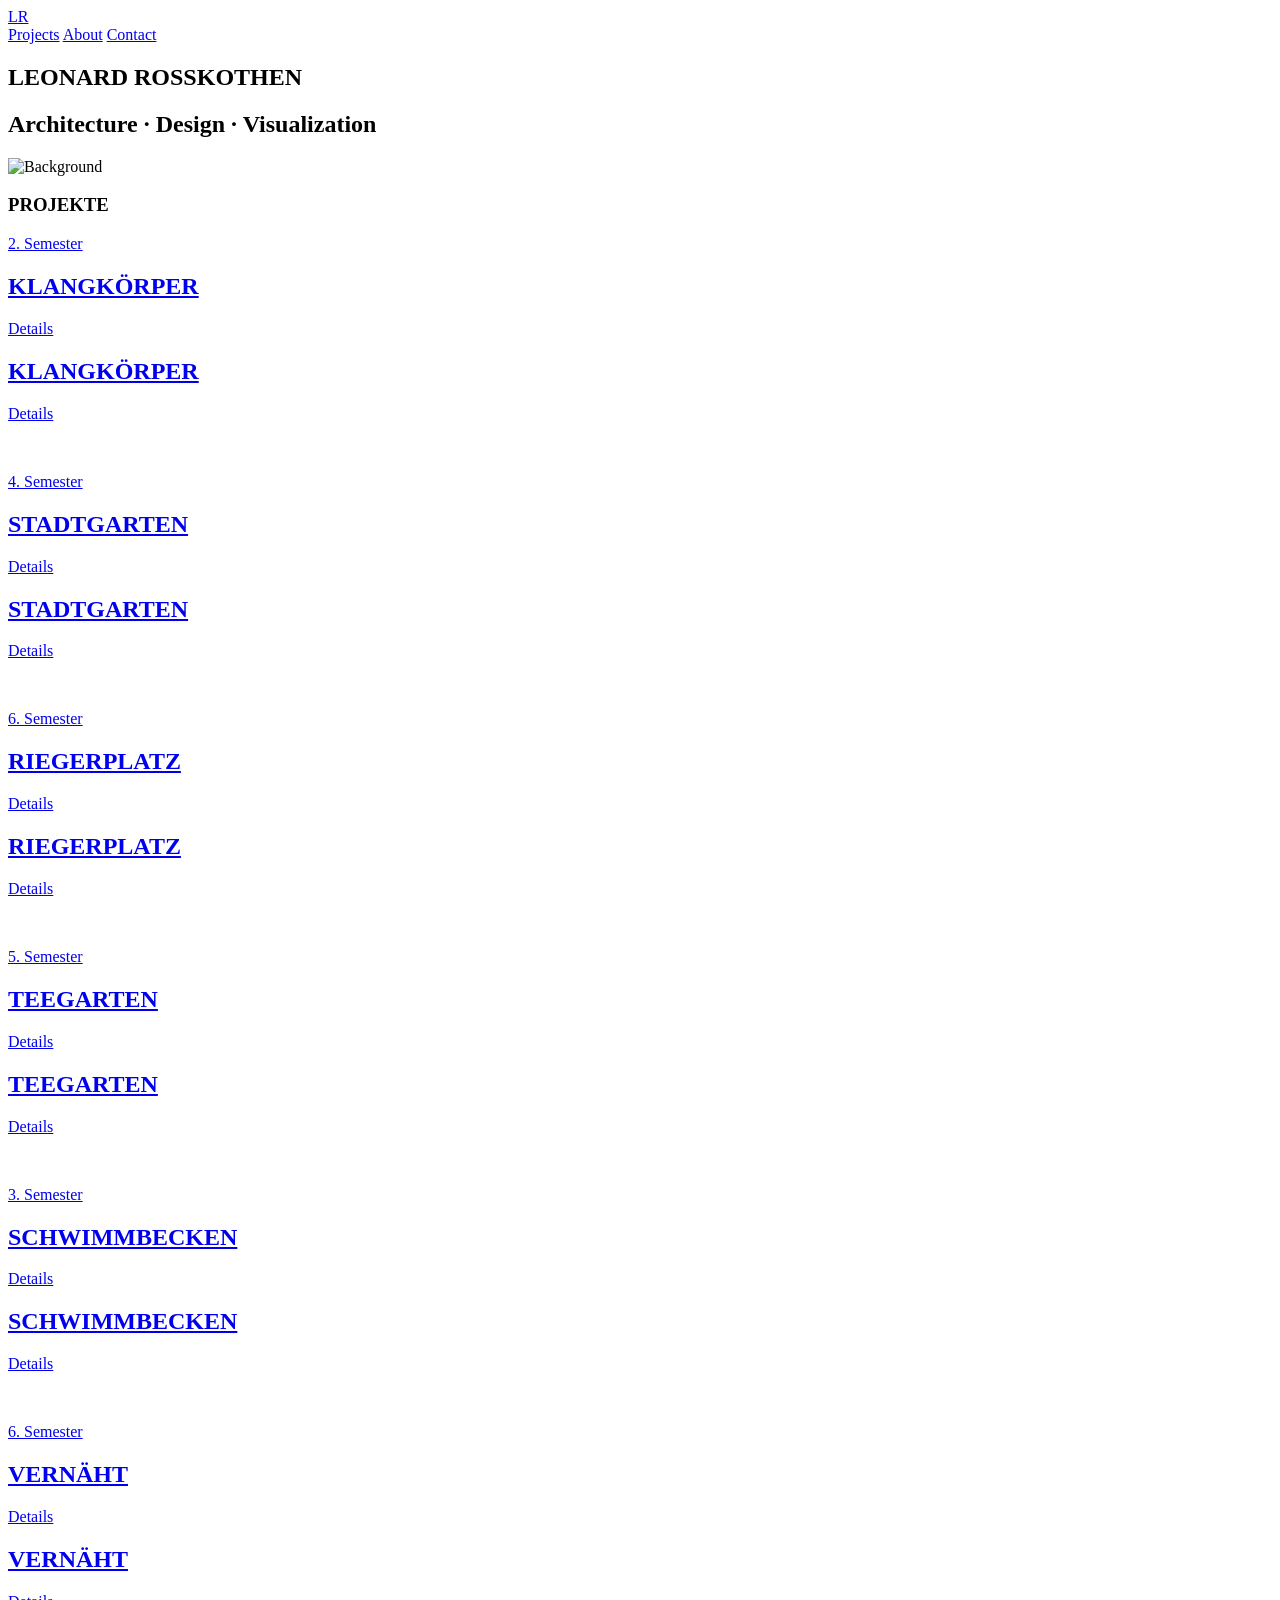
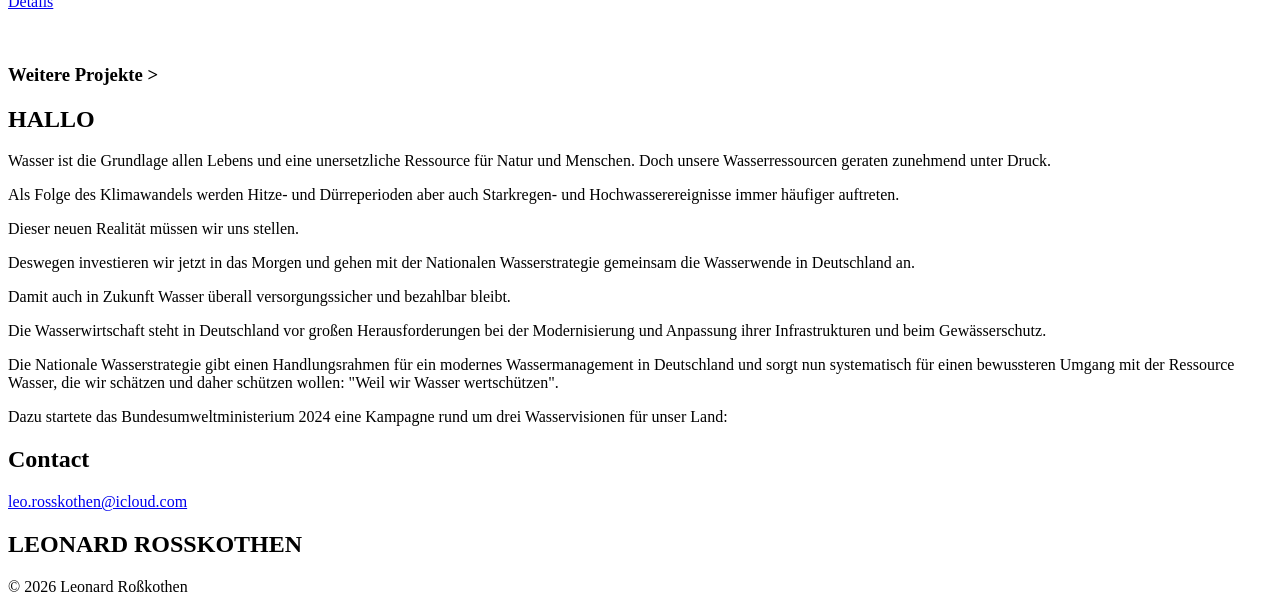
==== index.html @ 98b595a1 "Add files via upload" ====
<!DOCTYPE html>
<html lang="de">
<head>
    <meta charset="UTF-8">
    <meta name="viewport" content="width=device-width, initial-scale=1.0">

    <title>Leonard Roßkothen — Architecture</title>

    <link rel="stylesheet" href="style.css">
</head>
<body>

    <header>
    <div class="header-inner">

        <a href="index.html" class="logo">LR</a>

        <nav>
            <a href="#Projekte">Projects</a>
            <a href="#about">About</a>
            <a href="#contact">Contact</a>
        </nav>

    </div>
</header>


    <main>

        

        <section class="background">
            <div class="hero">
        <h1>LEONARD ROSSKOTHEN</h1>

       
    </div>
    <div class="hero2">
        
        <h1>Architecture · Design · Visualization </h1></div>


           <img src="images/ENKOII1.12SW1.png" alt="Background">

        </section>
      

<section class="white-background">
<section id="Projekte">

    <h1>PROJEKTE</h1>


    <a href="klangkoerper.html" class="project">
    <p class="semester">2. Semester</p>
    <h2>KLANGKÖRPER</h2>
    <p class="details">Details</p>

    
    <h2 class="hover-title">KLANGKÖRPER</h2>
    <p class="hover-details">Details</p>

    <img src="images/ENKOIIBACKGROUND1.png" alt="">
    </a>



    <a href="stadtgarten.html" class="project">
    <p class="semester">4. Semester</p>
    <h2>STADTGARTEN</h2>
    <p class="details">Details</p>

    
    <h2 class="hover-title">STADTGARTEN</h2>
    <p class="hover-details">Details</p>

    <img src="images/FORTNITEBATTLEROYALE.png" alt="">
    </a>



    <a href="riegerplatz.html" class="project">
    <p class="semester">6. Semester</p>
    <h2>RIEGERPLATZ</h2>
    <p class="details">Details</p>

    <h2 class="hover-title">RIEGERPLATZ</h2>
    <p class="hover-details">Details</p>

    <img src="images/Riegerplatzwebs7png.png" alt="">
    </a>



    <a href="teegarten.html" class="project">
    <p class="semester">5. Semester</p>
    <h2>TEEGARTEN</h2>
    <p class="details">Details</p>

    <h2 class="hover-title">TEEGARTEN</h2>
    <p class="hover-details">Details</p>

    <img src="images/TEEGARTEN.png" alt="">
    </a>



    <a href="klangkoerper.html" class="project">
    <p class="semester">3. Semester</p>
    <h2>SCHWIMMBECKEN</h2>
    <p class="details">Details</p>

    <h2 class="hover-title">SCHWIMMBECKEN</h2>
    <p class="hover-details">Details</p>

    <img src="images/Riegerplatzwebs7png.png" alt="">
    </a>



    <a href="vernäht.html" class="project">
    <p class="semester">6. Semester</p>
    <h2>VERNÄHT</h2>
    <p class="details">Details</p>

    <h2 class="hover-title">VERNÄHT</h2>
    <p class="hover-details">Details</p>

    <img src="images/SAndman443.png" alt="">
    </a>




          <h3>
            Weitere Projekte >
          </h3>


            

        </section>

</section>

</section>

<section class="weiter1">

<h1>HALLO</h1>

<p> Wasser ist die Grundlage allen Lebens und eine unersetzliche Ressource für Natur und Menschen. Doch unsere Wasserressourcen geraten zunehmend unter Druck. </p><p>Als Folge des Klimawandels werden Hitze- und Dürreperioden aber auch Starkregen- und Hochwasserereignisse immer häufiger auftreten.</p>
 <p> Dieser neuen Realität müssen wir uns stellen. </p><p>Deswegen investieren wir jetzt in das Morgen und gehen mit der Nationalen Wasserstrategie gemeinsam die Wasserwende in Deutschland an.</p><p> Damit auch in Zukunft Wasser überall versorgungssicher und bezahlbar bleibt.</p>

<p> Die Wasserwirtschaft steht in Deutschland vor großen Herausforderungen bei der Modernisierung und Anpassung ihrer Infrastrukturen und beim Gewässerschutz. </p><p>Die Nationale Wasserstrategie gibt einen Handlungsrahmen für ein modernes Wassermanagement in Deutschland und sorgt nun systematisch für einen bewussteren Umgang mit der Ressource Wasser, die wir schätzen und daher schützen wollen: "Weil wir Wasser wertschützen". </p><p>Dazu startete das Bundesumweltministerium 2024 eine Kampagne rund um drei Wasservisionen für unser Land:</p>


</section>









<section id="contact">
    <div class="contact-inner">

        <h2>Contact</h2>

        <p>
            <a href="mailto:leo.rosskothen@icloud.com">
                leo.rosskothen@icloud.com
            </a>
        </p>

    </div>
</section>


<section id="about">
    <div class="about-inner">

        <h2>LEONARD ROSSKOTHEN</h2>

    </div>
</section>

</main>


<footer>
    <div class="footer-inner">
        © 2026 Leonard Roßkothen
    </div>
</footer>

</body>

</html>
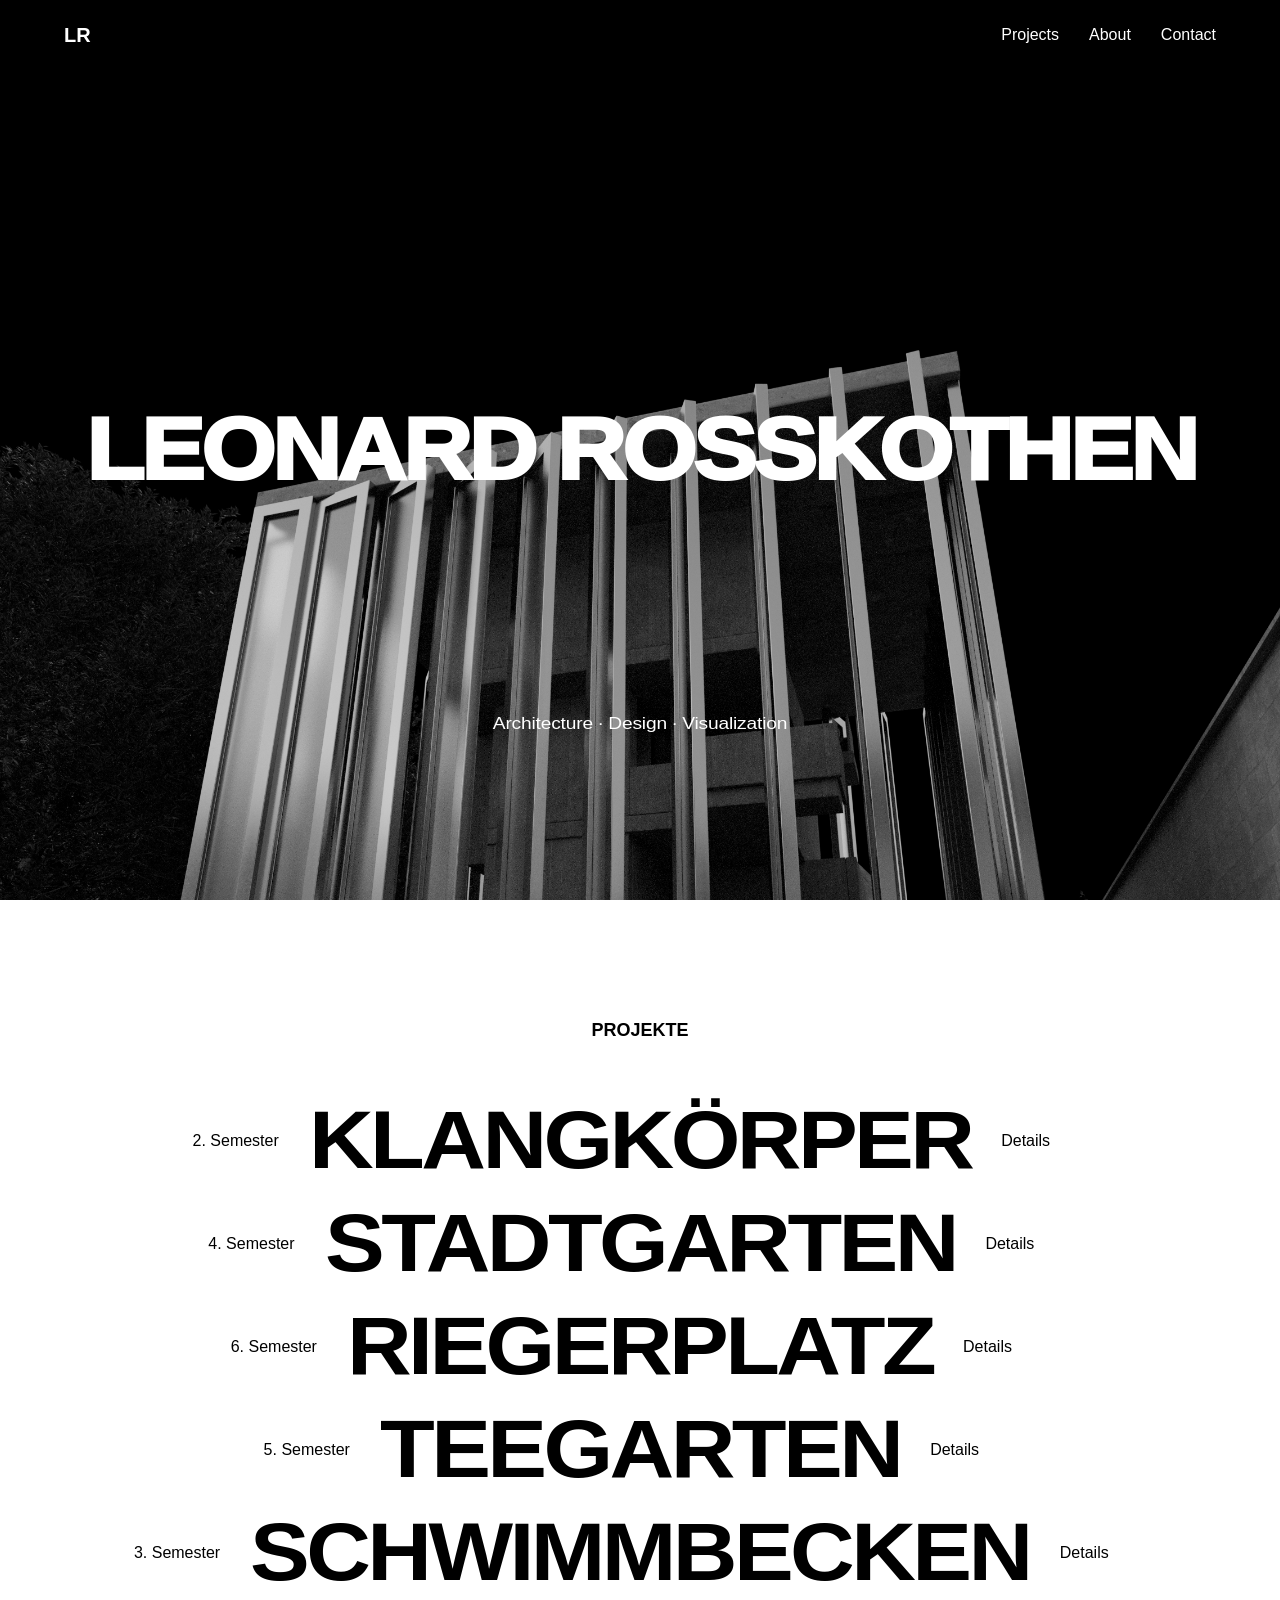
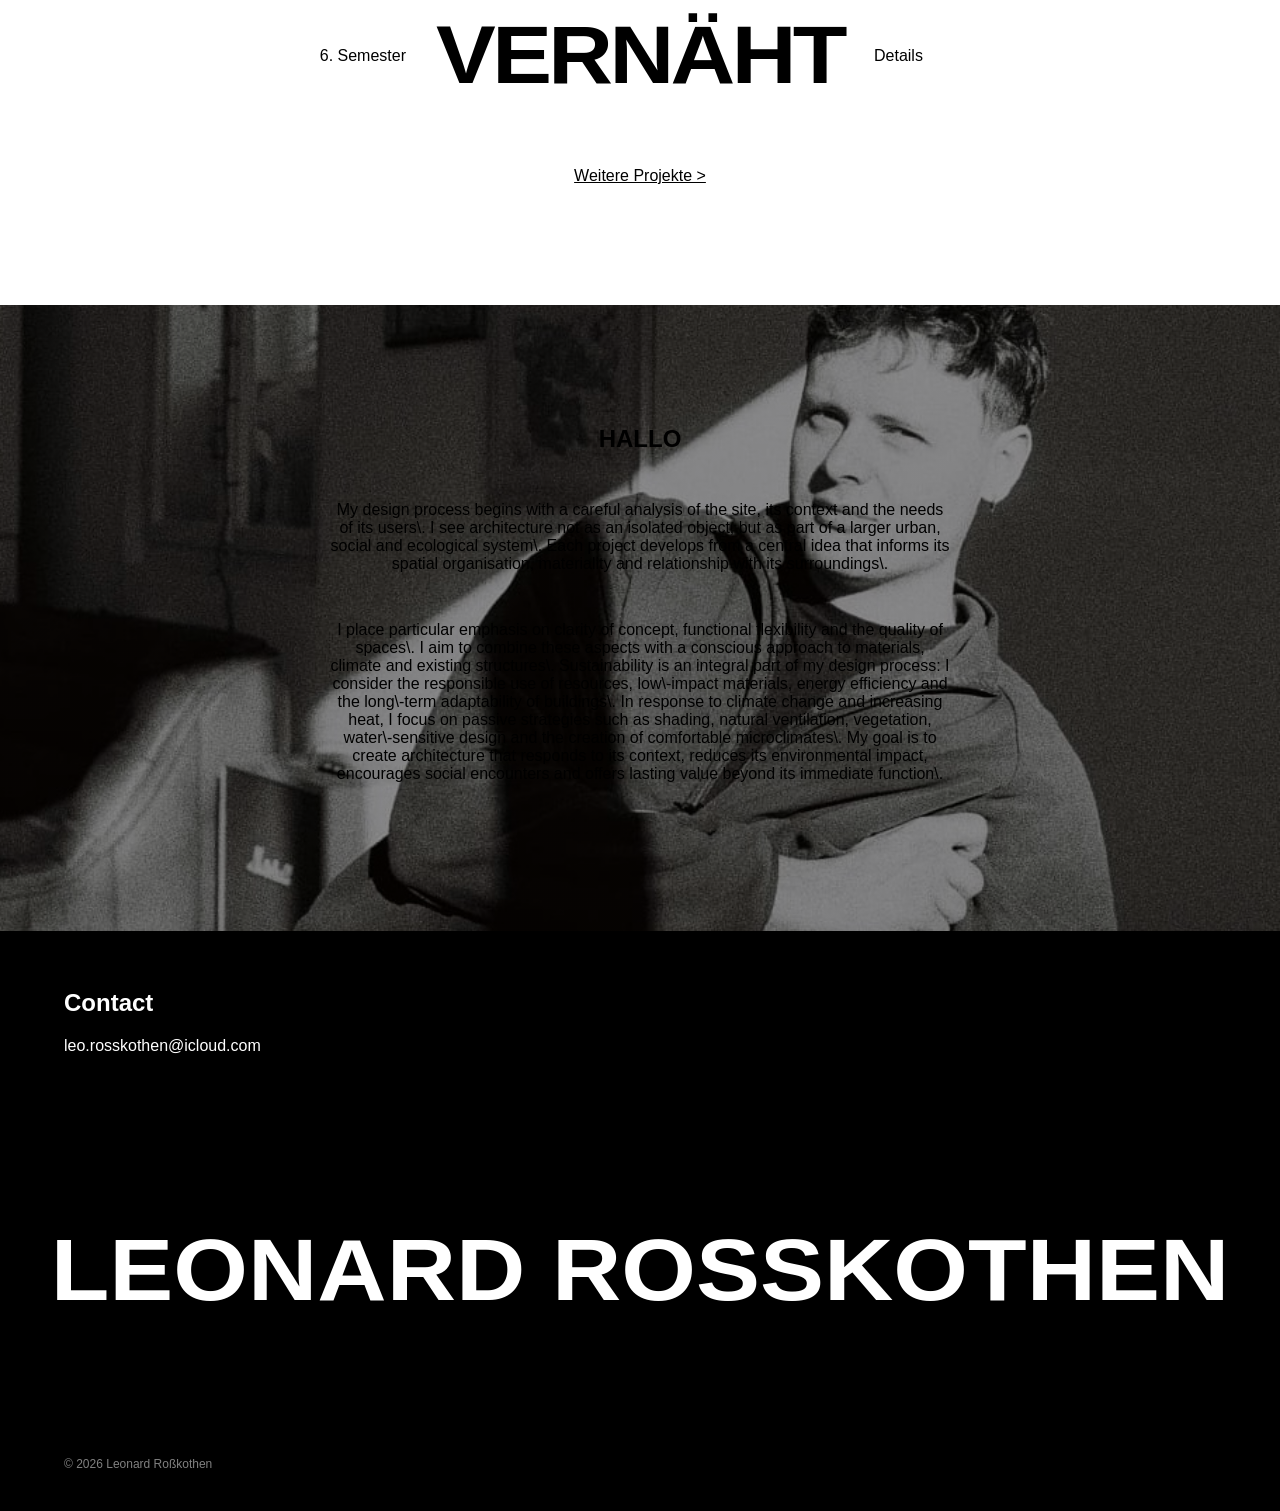
==== commit acf52cbc: "Update index.html" ====
--- a/index.html
+++ b/index.html
@@ -149,11 +149,8 @@
 
 <h1>HALLO</h1>
 
-<p> Wasser ist die Grundlage allen Lebens und eine unersetzliche Ressource für Natur und Menschen. Doch unsere Wasserressourcen geraten zunehmend unter Druck. </p><p>Als Folge des Klimawandels werden Hitze- und Dürreperioden aber auch Starkregen- und Hochwasserereignisse immer häufiger auftreten.</p>
- <p> Dieser neuen Realität müssen wir uns stellen. </p><p>Deswegen investieren wir jetzt in das Morgen und gehen mit der Nationalen Wasserstrategie gemeinsam die Wasserwende in Deutschland an.</p><p> Damit auch in Zukunft Wasser überall versorgungssicher und bezahlbar bleibt.</p>
-
-<p> Die Wasserwirtschaft steht in Deutschland vor großen Herausforderungen bei der Modernisierung und Anpassung ihrer Infrastrukturen und beim Gewässerschutz. </p><p>Die Nationale Wasserstrategie gibt einen Handlungsrahmen für ein modernes Wassermanagement in Deutschland und sorgt nun systematisch für einen bewussteren Umgang mit der Ressource Wasser, die wir schätzen und daher schützen wollen: "Weil wir Wasser wertschützen". </p><p>Dazu startete das Bundesumweltministerium 2024 eine Kampagne rund um drei Wasservisionen für unser Land:</p>
-
+<p> My design process begins with a careful analysis of the site, its context and the needs of its users\. I see architecture not as an isolated object, but as part of a larger urban, social and ecological system\. Each project develops from a central idea that informs its spatial organisation, materiality and relationship with its surroundings\. </p><p>I place particular emphasis on clarity of concept, functional flexibility and the quality of spaces\. I aim to combine these aspects with a conscious approach to materials, climate and existing structures\. Sustainability is an integral part of my design process: I consider the responsible use of resources, low\-impact materials, energy efficiency and the long\-term adaptability of buildings\. In response to climate change and increasing heat, I focus on passive strategies such as shading, natural ventilation, vegetation, water\-sensitive design and the creation of comfortable microclimates\. My goal is to create architecture that responds to its context, reduces its environmental impact, encourages social encounters and offers lasting value beyond its immediate function\.</p>
+ 
 
 </section>
 
@@ -199,4 +196,4 @@
 
 </body>
 
-</html>+</html>
--- a/style.css
+++ b/style.css
@@ -0,0 +1,684 @@
+css
+
+* {
+    box-sizing: border-box;
+}
+
+html {
+    scroll-behavior: smooth;
+}
+
+body {
+    margin: 0;
+    background: white;
+    color: black;
+    font-family: Arial, sans-serif;
+    overflow-x: hidden;
+    
+    
+    
+    
+    
+    
+
+}
+
+
+/* 
+   HEADER
+  */
+.top-gradient {
+    position: absolute;
+    top: 0;
+    left: 0;
+
+    width: 100%;
+    height: 120px;
+
+    background: linear-gradient(
+        to bottom,
+        darkgray,
+        transparent
+    );
+
+    z-index: 1;
+    pointer-events: none;
+}
+header {
+    position: absolute;
+    top: 0;
+    left: 0;
+
+    width: 100%;
+    height: 70px;
+
+    z-index: 100;
+
+    color: white;
+    background: transparent;
+}
+
+.header-inner {
+    width: calc(100% - 10%);
+    max-width: 1500px;
+    height: 100%;
+    margin: 0 auto;
+
+    display: flex;
+    justify-content: space-between;
+    align-items: center;
+}
+
+.logo {
+    font-size: 20px;
+    font-weight: 600;
+    color: white;
+    text-decoration: none;
+}
+
+nav {
+    display: flex;
+    gap: 30px;
+    
+}
+
+nav a {
+    
+    color: white;
+    text-decoration: none;
+}
+
+
+
+
+
+/* =========================
+   BILD-BEREICH
+   ========================= */
+
+.background {
+    position: relative;
+    height: 100vh;
+    background: black;
+    overflow: hidden;
+    display: flex;
+    align-items: flex-end;
+    
+}
+
+
+.background img {
+    position: absolute;
+
+    top: 15%;
+    left: 50%;
+    transform: translateX(-50%);
+
+    width: 100%;
+    min-width: 2160px;
+    height: auto;
+
+    display: block;
+}
+.hero {
+    position: absolute;
+
+    top: 50%;
+    left: 50%;
+
+    transform: translate(-50%, -50%);
+
+    z-index: 2;
+
+    text-align: center;
+    color: white;
+
+    width: 100%;
+}
+.hero2 {
+    position: absolute;
+
+    top: 80%;
+    left: 50%;
+
+    transform: translate(-50%, -50%);
+
+    z-index: 2;
+
+    text-align: center;
+    color: white;
+
+    width: 100%;
+}
+
+.hero h1 {
+    margin: 0;
+   font-size: clamp(74px, 8vw, 96px);
+   transform: scaleY(0.9);
+    line-height: 0.95;
+    font-weight: 1000;
+    letter-spacing: -0.04em;
+}
+
+.hero2 h1 {
+    margin-bottom: 1vh;
+    
+
+    font-size: clamp(18px, 1.5vw, 28px);
+    transform: scaleY(0.9);
+    line-height: 1.2;
+    font-weight: 400;
+    letter-spacing: -0.01em;
+
+}
+.white-background {
+    
+    background: white;
+}
+#Projekte {
+    padding: 120px 40px;
+    
+}
+
+#Projekte > h1 {
+    text-align: center;
+    margin: 0 0 4% 0;
+    font-size: clamp(14px, 2vw, 18px);
+    font-weight: 900;
+}
+
+.project {
+    position: relative;
+
+    display: grid;
+    grid-template-columns: 1fr auto 1fr;
+
+    align-items: center;
+    color: black;
+    text-decoration: none;
+
+    width: 100%;
+    
+    margin: 0 auto;
+
+    padding: 0 0 0 0;
+
+    overflow: visible;
+
+   
+}
+.project img {
+    position: absolute;
+
+    left: 50%;
+    top: 50%;
+
+    transform: translate(-50%, -50%);
+
+    width: 100vw;
+    height: 30vh;
+
+    object-fit: cover;
+    z-index: 99;
+
+    opacity: 0;
+    pointer-events: none;
+
+    transition: opacity 0.3s ease;
+}
+.project:hover img {
+    opacity: 1;
+}
+
+.project h2 {
+    margin: 0;
+
+    text-align: center;
+
+    font-size: clamp(40px, 7vw, 96px);
+    transform: scaleY(0.9);
+    font-weight: 900;
+    letter-spacing: -0.04em;
+}
+
+.semester {
+    margin: 0;
+    text-align: right;
+    padding-right: 30px;
+
+    font-size: 16px;
+}
+
+.details {
+    margin: 0;
+    text-align: left;
+    padding-left: 30px;
+
+    font-size: 16px;
+}
+
+.hover-semester,
+.hover-title,
+.hover-details {
+    opacity: 0;
+    pointer-events: none;
+    position: absolute;
+    z-index: 100;
+    color: white;
+
+    
+
+   
+}
+/*.hover-semester {
+    grid-column: 1;
+    margin: 0;
+    text-align: right;
+    padding-right: 30px;
+    
+
+    font-size: 16px;
+}*/
+
+.hover-title {
+    grid-column: 2;
+    margin: 0;
+
+    text-align: center;
+
+    font-size: clamp(40px, 7vw, 96px);
+    transform: scaleY(0.9);
+    font-weight: 900;
+    letter-spacing: -0.04em;
+}
+
+.hover-details {
+    grid-column: 3;
+    margin: 0;
+    text-align: left;
+    padding-left: 30px;
+
+    font-size: 16px;
+}
+
+.project:hover .hover-semester,
+.project:hover .hover-title,
+.project:hover .hover-details {
+    opacity: 1;
+}
+#Projekte > h3 {
+    text-align: center;
+    margin: 5% 0 0 0;
+    font-size: clamp(12px, 2vw, 16px);
+    text-decoration: underline;
+    font-weight: 200;
+}
+#Projekte > h3 a {
+    color: inherit;
+    text-decoration: inherit;
+}
+
+
+.weiter1 {
+    text-align: center;
+
+    background:
+
+        linear-gradient(
+
+            rgba(0, 0, 0, 0.45),
+
+            rgba(0, 0, 0, 0.45)
+
+        ),
+
+        url("images/Icheinfachverbesserlich33.jpg") center / cover no-repeat;
+
+    padding: 100px 40px;
+
+    color: white;
+}
+
+.weiter1 h1 {
+    color: black;
+}
+
+.weiter1 p {
+    color: black;
+    margin: 4% 24% 4% 24%
+}
+
+/* =========================
+   ABOUT
+   ========================= */
+
+#about {
+    width: 100%;
+    padding: 3% 0 1% 0;
+
+    background: black;
+    color: white;
+}
+
+.about-inner {
+    
+    max-width: 1500px;
+    margin: 0 auto;
+
+    text-align: center;
+    font-size: clamp(40px, 5vw, 75px);
+    font-weight: 200;
+    transform: scaleY(0.9);
+}
+
+
+
+/* =========================
+   CONTACT
+   ========================= */
+
+#contact {
+    width: 100%;
+    padding: 3% 0 2% 0;
+
+    background: black;
+    color: white;
+}
+
+.contact-inner {
+    width: calc(100% - 10%);
+    max-width: 1500px;
+    
+    margin: 0 auto;
+}
+
+#contact a {
+    color: white;
+    text-decoration: none;
+}
+
+    
+
+
+/* =========================
+   FOOTER
+   ========================= */
+
+footer {
+    width: 100%;
+    padding: 40px 0;
+
+    background: black;
+    color: gray;
+
+    font-size: clamp(11px, 1vw, 12px);
+    font-weight: 200;
+    
+}
+
+.footer-inner {
+    width: calc(100% - 10%);
+    max-width: 1500px;
+    margin: 0 auto;
+}
+
+/*--------------------------------------------------
+Klangkoerper
+----------------------------------------------------*/
+.klangbackground {
+    position: relative;
+    height: 80vh;
+    background: black;
+    overflow: hidden;
+    display: flex;
+    align-items: flex-end;
+    
+}
+
+
+.klangbackground img {
+    position: absolute;
+
+    top: -20%;
+    left: 50%;
+    transform: translateX(-50%);
+
+    width: 100%;
+    min-width: 2160px;
+    height: auto;
+
+    display: block;
+}
+.klanghero {
+    position: absolute;
+    top: 93%;
+
+    left: 53%;
+    width: calc(100% - 10%);
+    max-width: 1500px;
+
+    transform: translate(-50%, -50%);
+
+    z-index: 2;
+    text-align: left;
+    color: white;
+}
+
+.klanghero h1 {
+    margin: 0;
+    font-size: clamp(64px, 8vw, 64px);
+    transform: scaleY(0.9);
+    line-height: 0.95;
+    font-weight: 1000;
+    letter-spacing: -0.04em;
+}
+
+.klangwhite-background {
+    background: white;
+    padding: 120px 40px;
+}
+
+.klang-grid {
+    display: grid;
+    grid-template-columns: 1fr 2fr;
+    gap: 80px;
+
+    width: calc(100% - 10%);
+    max-width: 1500px;
+    margin: 0 auto;
+}
+.klang-grid > div {
+    display: flex;
+    flex-direction: column;
+    gap: 10px;
+}
+.klang-grid p {
+    margin: 0 0 10px 0;
+    text-align: left;
+    font-size: clamp(12px, 1.5vw, 20px);
+}
+.klang-grid p2 {
+    margin: 0 0 0 0;
+    text-align: left;
+    font-size: clamp(12px, 1.5vw, 20px);
+    font-weight: 600;
+}
+
+.bilder-background {
+    width: 100%;
+    background: black;
+    padding: 30px 0;
+}
+
+.Bilderreihe1 {
+    display: grid;
+    grid-template-columns: 1fr 1fr;
+    gap: 30px;
+
+    width: calc(100% - 10%);
+    max-width: 1500px;
+    margin: 0 auto;
+}
+
+.Bilderreihe1 .bild {
+    aspect-ratio: 1 / 1;
+    overflow: hidden;
+}
+
+.Bilderreihe1 img {
+    width: 100%;
+    height: 100%;
+    display: block;
+    object-fit: cover;
+}
+.Bilderreihe1 .bild:hover img {
+    position: fixed;
+
+    width: auto;
+    height: auto;
+
+    max-width: 1500px;
+    max-height: 90vh;
+
+    object-fit: contain;
+
+    left: 50%;
+    top: 50%;
+
+    transform: translate(-50%, -50%);
+
+    z-index: 100;
+}
+
+
+
+.mehrprojekte-background {
+    width: 100%;
+    background: white;
+    padding: 0 0;
+}
+
+.mehrprojekte-1 {
+    display: grid;
+    grid-template-columns: 1fr 1fr;
+    gap: 20px;
+
+    width: calc(100% - 10%);
+    max-width: 1500px;
+    margin: 0 auto;
+}
+
+
+
+
+
+
+.stadtgartenbackground {
+    position: relative;
+    height: 80vh;
+    background: black;
+    overflow: hidden;
+    display: flex;
+    align-items: flex-end;
+    
+}
+
+.stadtgartenbackground img {
+    position: absolute;
+
+    top: -20%;
+    left: 50%;
+    transform: translateX(-50%);
+
+    width: 100%;
+    min-width: 2160px;
+    height: auto;
+
+    display: block;
+}
+.stadtgartenhero {
+    position: absolute;
+
+    top: 93%;
+    left: 53%;
+
+    transform: translate(-50%, -50%);
+
+    z-index: 2;
+
+    text-align: left;
+
+    color: white;
+
+    width: 100%;
+}
+.stadtgartenhero h1 {
+    margin: 0;
+   font-size: clamp(64px, 8vw, 64px);
+   transform: scaleY(0.9);
+    line-height: 0.95;
+    font-weight: 1000;
+    letter-spacing: -0.04em;
+}
+
+
+
+
+
+
+
+
+
+
+
+
+
+
+
+.teebackground {
+    position: relative;
+    height: 80vh;
+    background: black;
+    overflow: hidden;
+    display: flex;
+    align-items: flex-end;
+    
+}
+
+.teebackground img {
+    position: absolute;
+
+    top: -20%;
+    left: 50%;
+    transform: translateX(-50%);
+
+    width: 100%;
+    min-width: 2160px;
+    height: auto;
+
+    display: block;
+}
+.teehero {
+    position: absolute;
+
+    top: 93%;
+    left: 53%;
+
+    transform: translate(-50%, -50%);
+
+    z-index: 2;
+
+    text-align: left;
+
+    color: white;
+
+    width: 100%;
+}
+.teehero h1 {
+    margin: 0;
+   font-size: clamp(64px, 8vw, 64px);
+   transform: scaleY(0.9);
+    line-height: 0.95;
+    font-weight: 1000;
+    letter-spacing: -0.04em;
+}
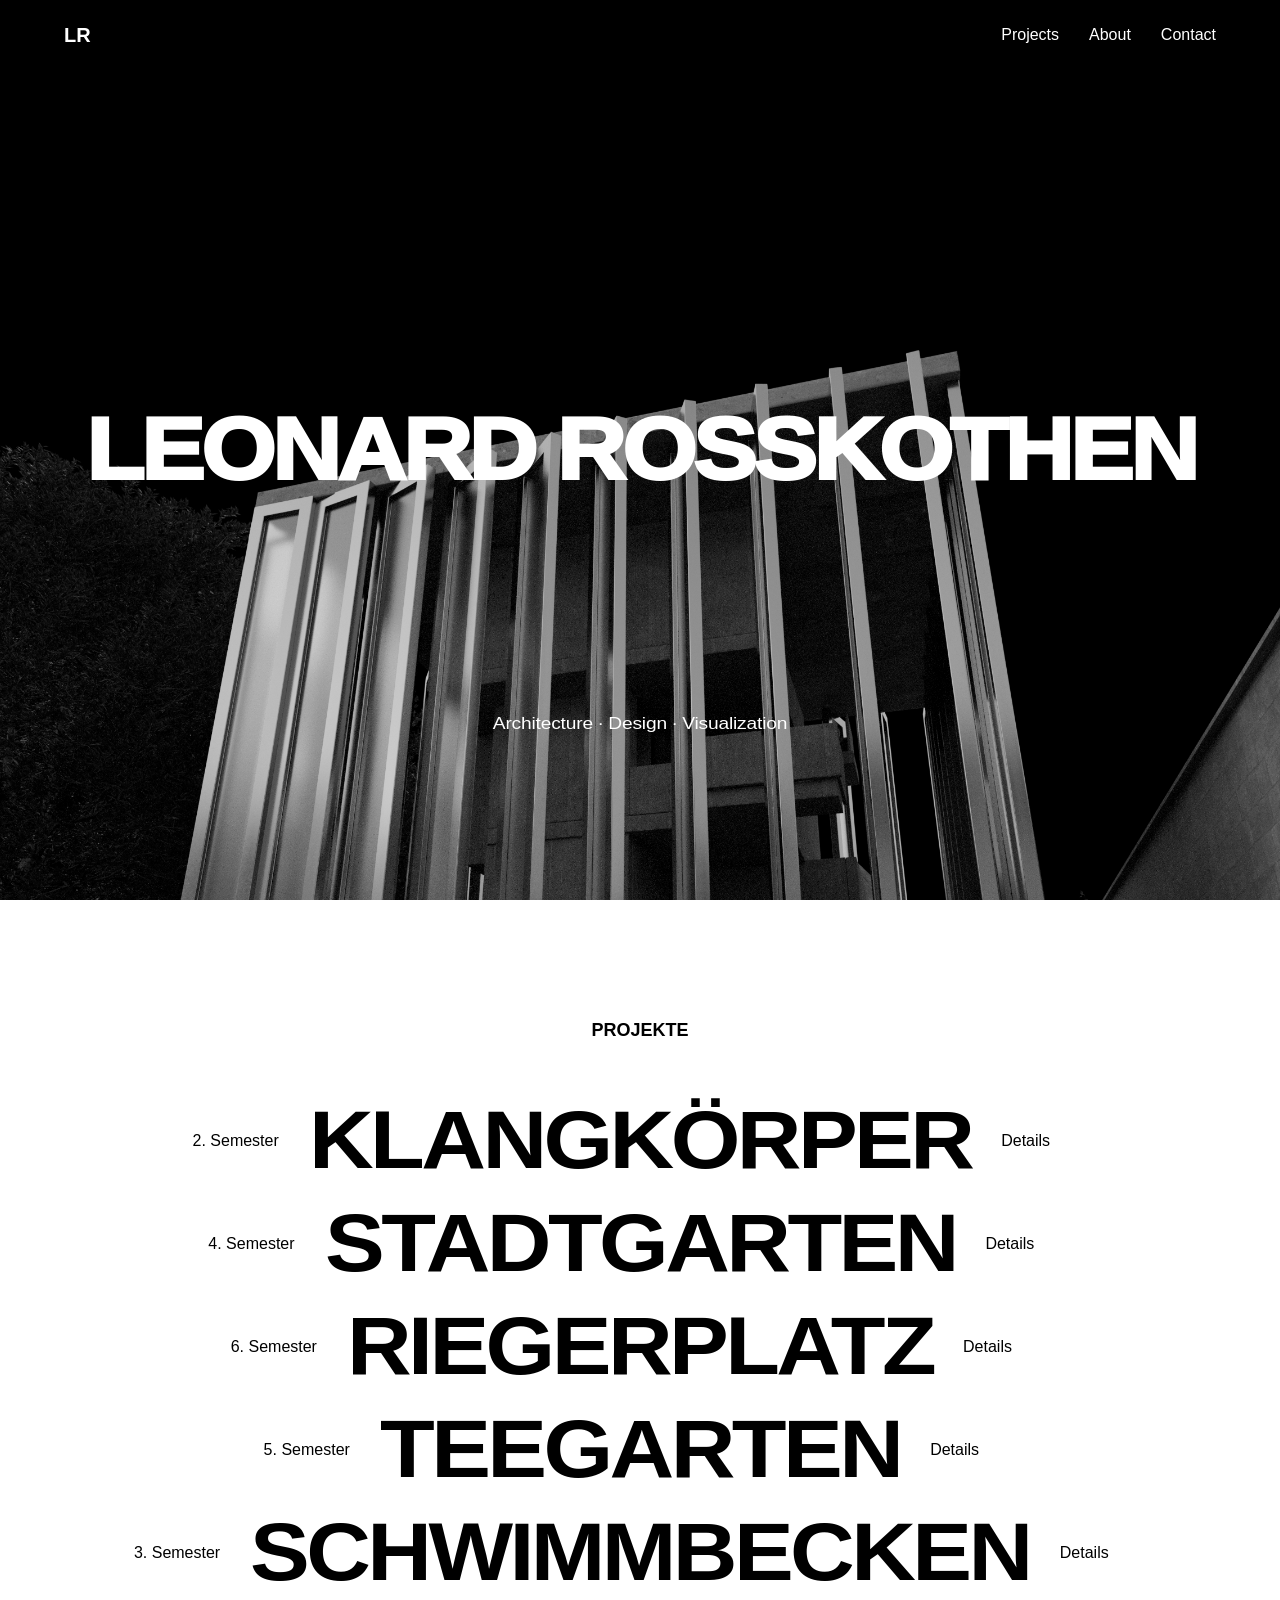
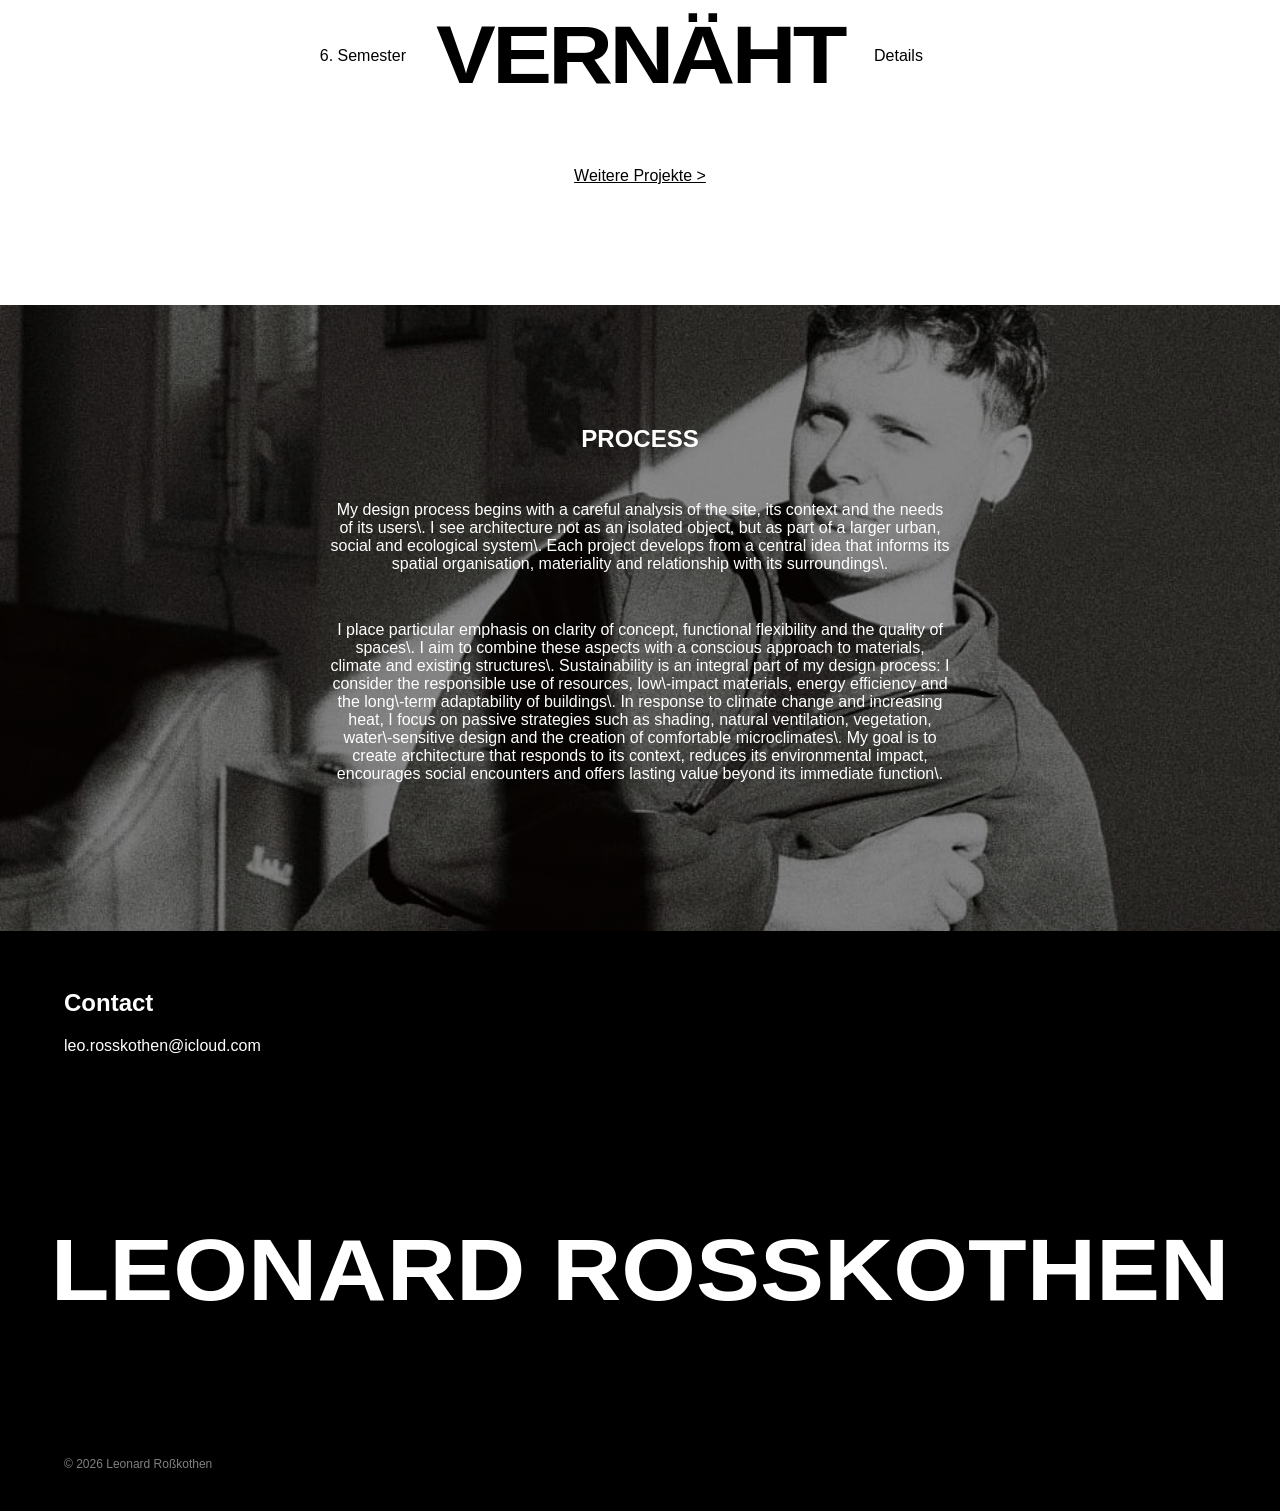
==== commit 7acf2bbd: "Update index.html" ====
--- a/index.html
+++ b/index.html
@@ -147,7 +147,7 @@
 
 <section class="weiter1">
 
-<h1>HALLO</h1>
+<h1>PROCESS</h1>
 
 <p> My design process begins with a careful analysis of the site, its context and the needs of its users\. I see architecture not as an isolated object, but as part of a larger urban, social and ecological system\. Each project develops from a central idea that informs its spatial organisation, materiality and relationship with its surroundings\. </p><p>I place particular emphasis on clarity of concept, functional flexibility and the quality of spaces\. I aim to combine these aspects with a conscious approach to materials, climate and existing structures\. Sustainability is an integral part of my design process: I consider the responsible use of resources, low\-impact materials, energy efficiency and the long\-term adaptability of buildings\. In response to climate change and increasing heat, I focus on passive strategies such as shading, natural ventilation, vegetation, water\-sensitive design and the creation of comfortable microclimates\. My goal is to create architecture that responds to its context, reduces its environmental impact, encourages social encounters and offers lasting value beyond its immediate function\.</p>
  
--- a/style.css
+++ b/style.css
@@ -340,11 +340,11 @@
 }
 
 .weiter1 h1 {
-    color: black;
+    color: white;
 }
 
 .weiter1 p {
-    color: black;
+    color: white;
     margin: 4% 24% 4% 24%
 }
 
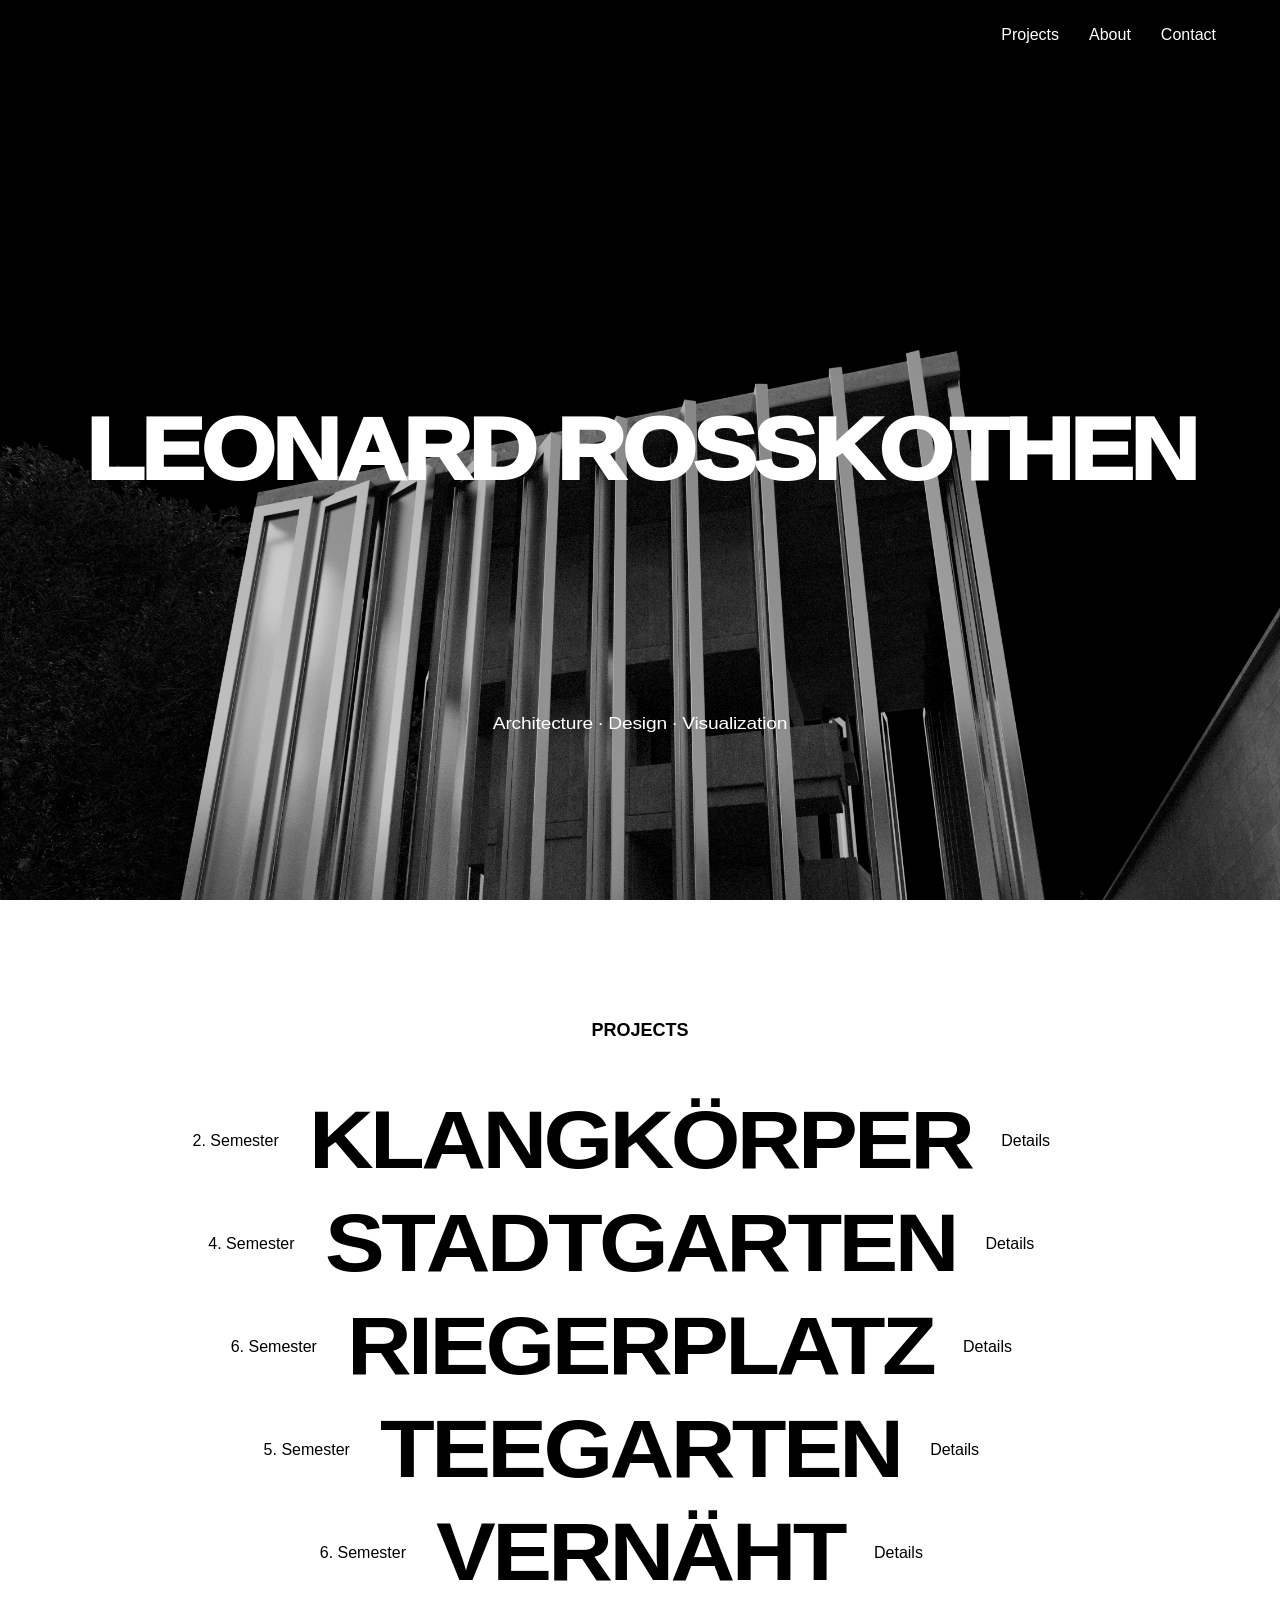
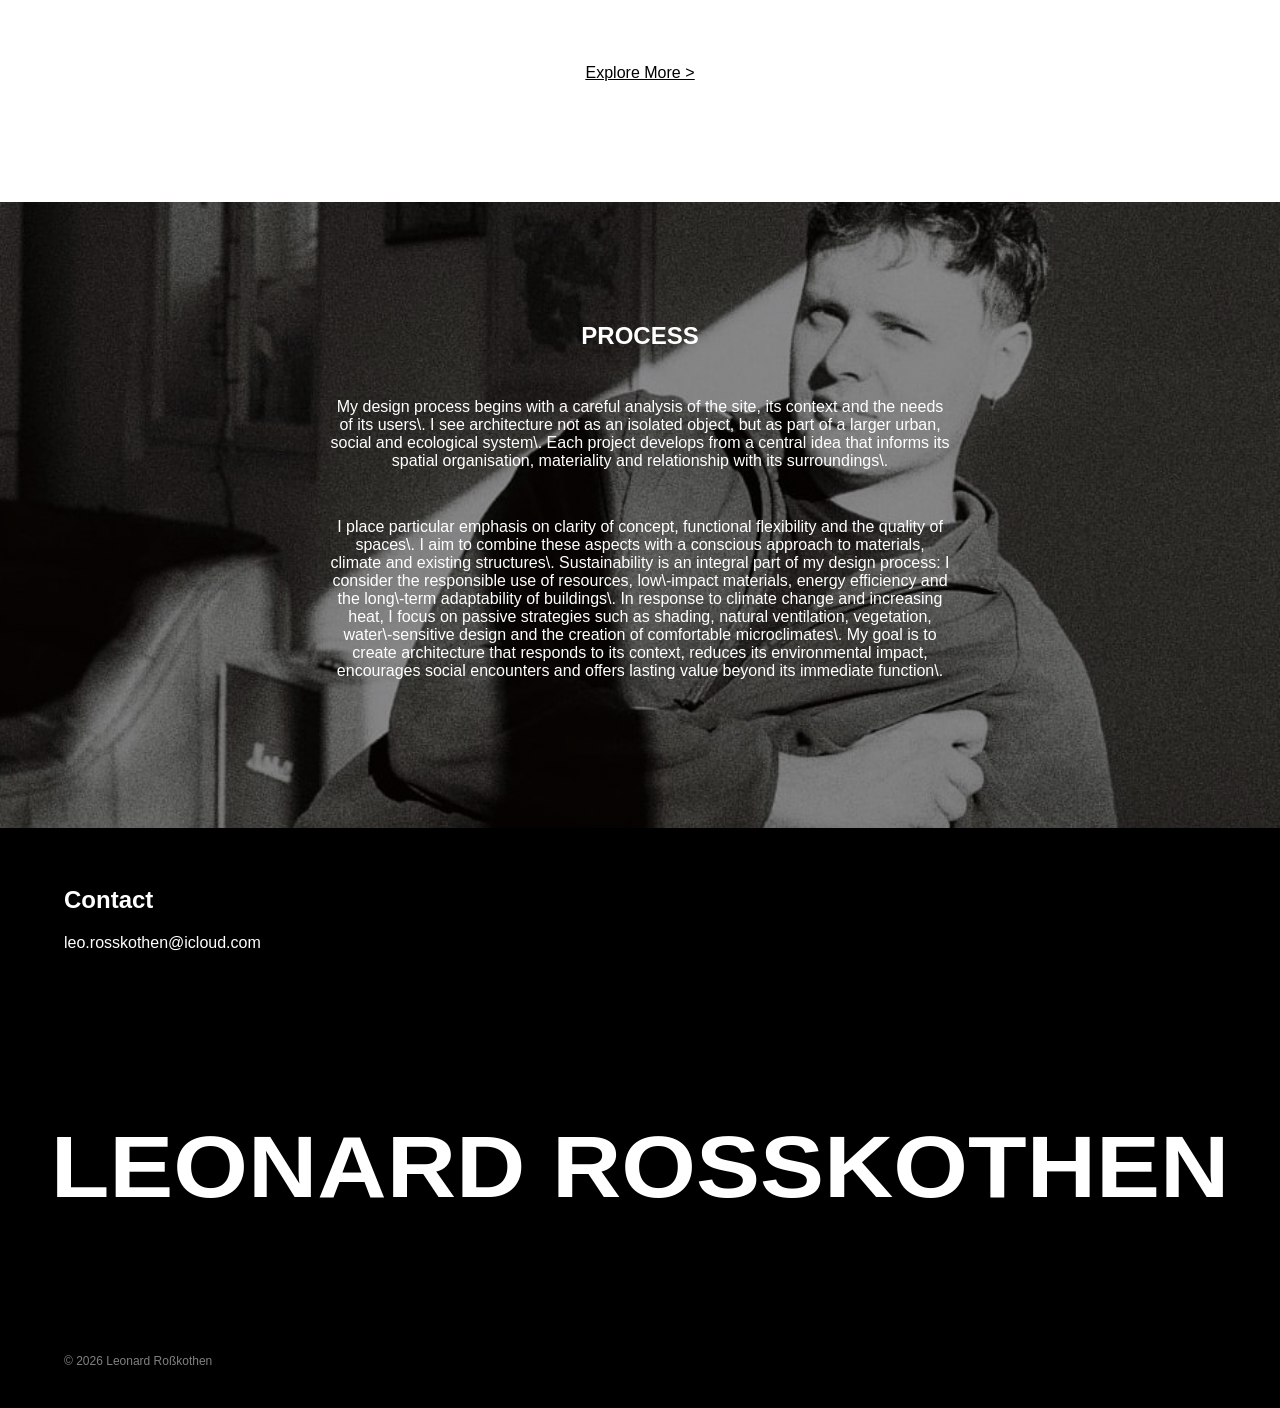
==== commit b55a5fe7: "neues" ====
--- a/index.html
+++ b/index.html
@@ -13,10 +13,10 @@
     <header>
     <div class="header-inner">
 
-        <a href="index.html" class="logo">LR</a>
+        <a href="index.html" class="logo"></a>
 
         <nav>
-            <a href="#Projekte">Projects</a>
+            <a href="projects.html">Projects</a>
             <a href="#about">About</a>
             <a href="#contact">Contact</a>
         </nav>
@@ -48,7 +48,7 @@
 <section class="white-background">
 <section id="Projekte">
 
-    <h1>PROJEKTE</h1>
+    <h1>PROJECTS</h1>
 
 
     <a href="klangkoerper.html" class="project">
@@ -105,7 +105,7 @@
 
 
 
-    <a href="klangkoerper.html" class="project">
+   <!--  <a href="schwimmbecken.html" class="project">
     <p class="semester">3. Semester</p>
     <h2>SCHWIMMBECKEN</h2>
     <p class="details">Details</p>
@@ -113,9 +113,9 @@
     <h2 class="hover-title">SCHWIMMBECKEN</h2>
     <p class="hover-details">Details</p>
 
-    <img src="images/Riegerplatzwebs7png.png" alt="">
+    <img src="images/piktogramfinakl1.png" alt="">
     </a>
-
+-->
 
 
     <a href="vernäht.html" class="project">
@@ -133,7 +133,7 @@
 
 
           <h3>
-            Weitere Projekte >
+            <a href="projects.html">Explore More ></a>
           </h3>
 
 
--- a/style.css
+++ b/style.css
@@ -37,7 +37,7 @@
 
     background: linear-gradient(
         to bottom,
-        darkgray,
+        gray,
         transparent
     );
 
@@ -153,7 +153,7 @@
 
 .hero h1 {
     margin: 0;
-   font-size: clamp(74px, 8vw, 96px);
+   font-size: clamp(54px, 8vw, 96px);
    transform: scaleY(0.9);
     line-height: 0.95;
     font-weight: 1000;
@@ -235,7 +235,7 @@
 
     text-align: center;
 
-    font-size: clamp(40px, 7vw, 96px);
+    font-size: clamp(24px, 7vw, 96px);
     transform: scaleY(0.9);
     font-weight: 900;
     letter-spacing: -0.04em;
@@ -246,7 +246,8 @@
     text-align: right;
     padding-right: 30px;
 
-    font-size: 16px;
+    /*font-size: 16px;*/
+    font-size: clamp(9px, 3vw, 16px);
 }
 
 .details {
@@ -254,7 +255,8 @@
     text-align: left;
     padding-left: 30px;
 
-    font-size: 16px;
+    /*font-size: 16px;*/
+    font-size: clamp(6px, 6vw, 16px);
 }
 
 .hover-semester,
@@ -286,7 +288,7 @@
 
     text-align: center;
 
-    font-size: clamp(40px, 7vw, 96px);
+    font-size: clamp(24px, 7vw, 96px);
     transform: scaleY(0.9);
     font-weight: 900;
     letter-spacing: -0.04em;
@@ -298,7 +300,8 @@
     text-align: left;
     padding-left: 30px;
 
-    font-size: 16px;
+    /*font-size: 16px;*/
+    font-size: clamp(6px, 6vw, 16px);
 }
 
 .project:hover .hover-semester,
@@ -366,7 +369,7 @@
     margin: 0 auto;
 
     text-align: center;
-    font-size: clamp(40px, 5vw, 75px);
+    font-size: clamp(30px, 5vw, 75px);
     font-weight: 200;
     transform: scaleY(0.9);
 }
@@ -439,7 +442,7 @@
 .klangbackground img {
     position: absolute;
 
-    top: -20%;
+    top: -10%;
     left: 50%;
     transform: translateX(-50%);
 
